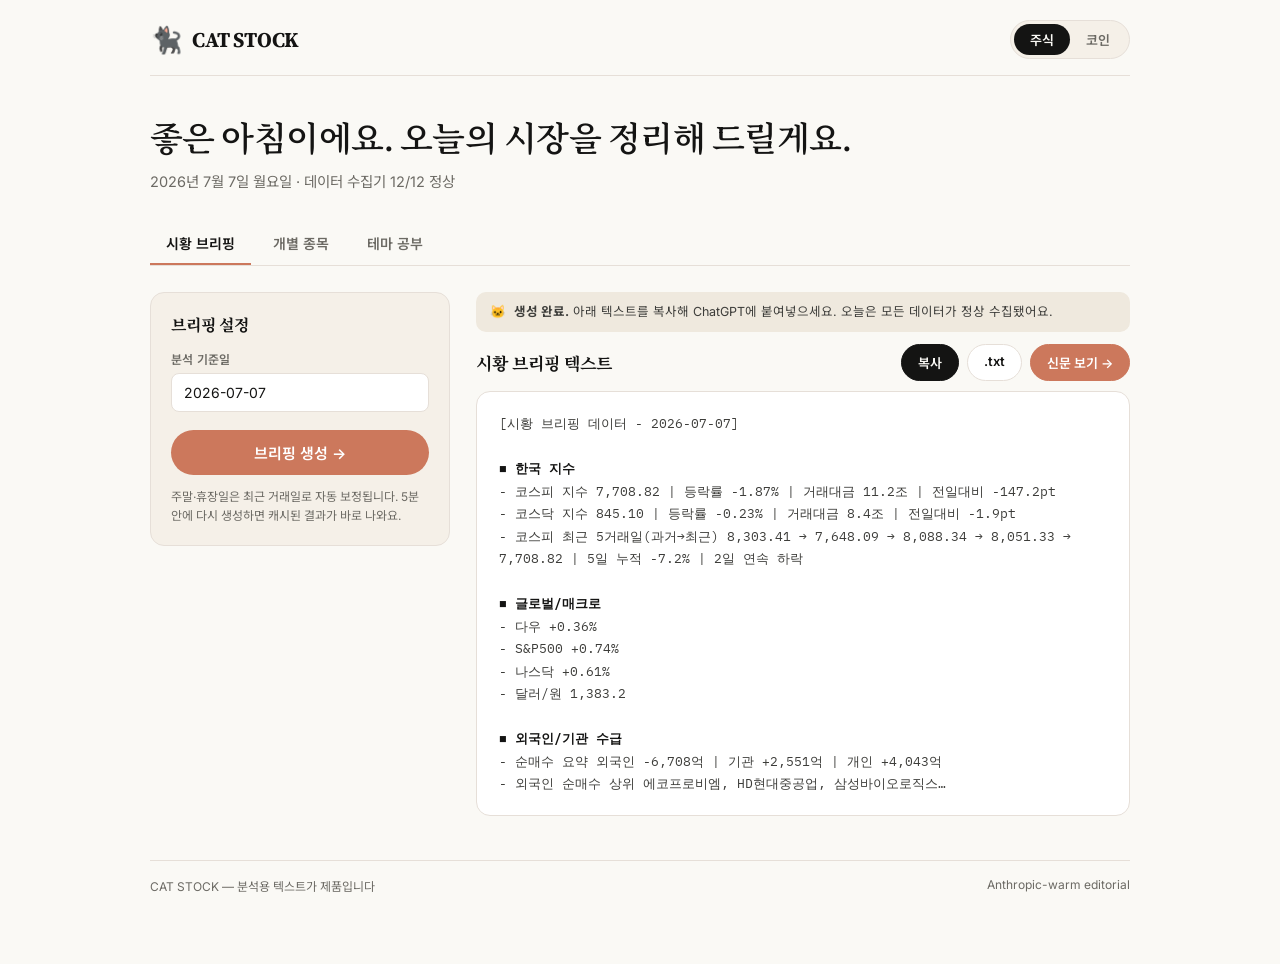
==== docs/design_previews/app_claude.html @ 14e6840c "Add app-shell design candidates (Claude/Superhuman/Linear mockups) Co-Authored-By: Claude Fable 5 <n" ====
<!DOCTYPE html>
<html lang="ko">
<head>
<meta charset="utf-8">
<meta name="viewport" content="width=device-width,initial-scale=1">
<title>CAT STOCK 앱 — Claude 스타일 미리보기</title>
<link href="https://fonts.googleapis.com/css2?family=Source+Serif+4:opsz,wght@8..60,500;8..60,700&family=Noto+Serif+KR:wght@500;700&family=Inter:wght@400;500;600&family=Noto+Sans+KR:wght@400;500;700&family=IBM+Plex+Mono:wght@400;500&display=swap" rel="stylesheet">
<style>
/* Claude(Anthropic)-inspired: 크림 캔버스 + 세리프 헤드라인 + 코랄 CTA. "같은 출판사의 편집국" */
*{margin:0;padding:0;box-sizing:border-box;}
:root{
  --primary:#cc785c; --primary-active:#a9583e; --ink:#141413; --body:#3d3d3a; --muted:#6c6a64;
  --hairline:#e6dfd8; --canvas:#faf9f5; --soft:#f5f0e8; --card:#efe9de; --dark:#181715; --on-dark:#faf9f5;
  --serif:"Source Serif 4","Noto Serif KR",Georgia,serif; --sans:"Inter","Noto Sans KR",sans-serif; --mono:"IBM Plex Mono",monospace;
}
body{background:var(--canvas);color:var(--body);font-family:var(--sans);padding:0 22px 70px;}
.page{max-width:980px;margin:0 auto;}
.topbar{display:flex;justify-content:space-between;align-items:center;padding:20px 0 16px;border-bottom:1px solid var(--hairline);}
.brand{display:flex;align-items:center;gap:10px;}
.brand .mark{font-size:26px;}
.brand .name{font-family:var(--serif);font-weight:700;font-size:21px;color:var(--ink);letter-spacing:-.01em;}
.mode{display:flex;background:var(--soft);border:1px solid var(--hairline);border-radius:9999px;padding:3px;font-size:13px;font-weight:600;}
.mode a{padding:6px 16px;border-radius:9999px;text-decoration:none;color:var(--muted);}
.mode a.on{background:var(--ink);color:var(--on-dark);}
.greeting{padding:36px 0 8px;}
.greeting h1{font-family:var(--serif);font-size:clamp(24px,3.4vw,34px);font-weight:600;color:var(--ink);letter-spacing:-.015em;word-break:keep-all;}
.greeting p{font-size:14.5px;color:var(--muted);margin-top:8px;}
.tabs{display:flex;gap:6px;margin:24px 0 0;border-bottom:1px solid var(--hairline);}
.tabs a{font-size:14px;font-weight:600;color:var(--muted);text-decoration:none;padding:10px 16px;border-bottom:2px solid transparent;}
.tabs a.on{color:var(--ink);border-bottom-color:var(--primary);}
.panel{display:grid;grid-template-columns:300px minmax(0,1fr);gap:26px;padding-top:26px;}
.ctrl{background:var(--soft);border:1px solid var(--hairline);border-radius:14px;padding:20px;height:fit-content;}
.ctrl h2{font-family:var(--serif);font-size:16px;font-weight:700;color:var(--ink);margin-bottom:14px;}
.field{margin-bottom:14px;}
.field label{display:block;font-size:12px;font-weight:600;color:var(--muted);margin-bottom:6px;letter-spacing:.02em;}
.field input{width:100%;background:#fff;border:1px solid var(--hairline);border-radius:8px;padding:10px 12px;font-size:14px;font-family:var(--sans);color:var(--ink);}
.gen{width:100%;background:var(--primary);color:#fff;border:0;border-radius:9999px;padding:12px 0;font-size:15px;font-weight:600;font-family:var(--sans);cursor:pointer;margin-top:4px;}
.gen:hover{background:var(--primary-active);}
.hint{font-size:12px;color:var(--muted);margin-top:12px;line-height:1.6;}
.out-head{display:flex;justify-content:space-between;align-items:center;margin-bottom:10px;}
.out-head .t{font-family:var(--serif);font-size:17px;font-weight:700;color:var(--ink);}
.actions{display:flex;gap:8px;}
.btn{font-size:13px;font-weight:600;border-radius:9999px;padding:8px 16px;text-decoration:none;cursor:pointer;border:1px solid var(--hairline);background:#fff;color:var(--ink);font-family:var(--sans);}
.btn.primary{background:var(--ink);color:var(--on-dark);border-color:var(--ink);}
.btn.paper{background:var(--primary);color:#fff;border-color:var(--primary);}
.output{background:#fff;border:1px solid var(--hairline);border-radius:14px;padding:20px 22px;font-family:var(--mono);font-size:12.5px;line-height:1.8;color:var(--body);white-space:pre-wrap;max-height:430px;overflow:auto;}
.output .sec{color:var(--ink);font-weight:600;}
.notice{display:flex;gap:8px;align-items:flex-start;background:var(--card);border-radius:10px;padding:10px 14px;font-size:12.5px;color:var(--body);margin-bottom:12px;line-height:1.6;}
.footer{margin-top:44px;padding-top:16px;border-top:1px solid var(--hairline);font-size:12px;color:var(--muted);display:flex;justify-content:space-between;}
@media(max-width:800px){.panel{grid-template-columns:1fr;}}
</style>
</head>
<body>
<div class="page">
  <header class="topbar">
    <div class="brand"><span class="mark">🐈‍⬛</span><span class="name">CAT STOCK</span></div>
    <nav class="mode"><a href="#" class="on">주식</a><a href="#">코인</a></nav>
  </header>

  <section class="greeting">
    <h1>좋은 아침이에요. 오늘의 시장을 정리해 드릴게요.</h1>
    <p>2026년 7월 7일 월요일 · 데이터 수집기 12/12 정상</p>
  </section>

  <nav class="tabs"><a href="#" class="on">시황 브리핑</a><a href="#">개별 종목</a><a href="#">테마 공부</a></nav>

  <div class="panel">
    <aside class="ctrl">
      <h2>브리핑 설정</h2>
      <div class="field"><label>분석 기준일</label><input value="2026-07-07"></div>
      <button class="gen">브리핑 생성 →</button>
      <div class="hint">주말·휴장일은 최근 거래일로 자동 보정됩니다. 5분 안에 다시 생성하면 캐시된 결과가 바로 나와요.</div>
    </aside>

    <main>
      <div class="notice">🐱 <span><b>생성 완료.</b> 아래 텍스트를 복사해 ChatGPT에 붙여넣으세요. 오늘은 모든 데이터가 정상 수집됐어요.</span></div>
      <div class="out-head">
        <span class="t">시황 브리핑 텍스트</span>
        <span class="actions"><a class="btn primary">복사</a><a class="btn">.txt</a><a class="btn paper">신문 보기 →</a></span>
      </div>
      <div class="output">[시황 브리핑 데이터 - 2026-07-07]

<span class="sec">■ 한국 지수</span>
- 코스피 지수 7,708.82 | 등락률 -1.87% | 거래대금 11.2조 | 전일대비 -147.2pt
- 코스닥 지수 845.10 | 등락률 -0.23% | 거래대금 8.4조 | 전일대비 -1.9pt
- 코스피 최근 5거래일(과거→최근) 8,303.41 → 7,648.09 → 8,088.34 → 8,051.33 → 7,708.82 | 5일 누적 -7.2% | 2일 연속 하락

<span class="sec">■ 글로벌/매크로</span>
- 다우 +0.36%
- S&P500 +0.74%
- 나스닥 +0.61%
- 달러/원 1,383.2

<span class="sec">■ 외국인/기관 수급</span>
- 순매수 요약 외국인 -6,708억 | 기관 +2,551억 | 개인 +4,043억
- 외국인 순매수 상위 에코프로비엠, HD현대중공업, 삼성바이오로직스…</div>
    </main>
  </div>

  <footer class="footer"><span>CAT STOCK — 분석용 텍스트가 제품입니다</span><span>Anthropic-warm editorial</span></footer>
</div>
</body>
</html>
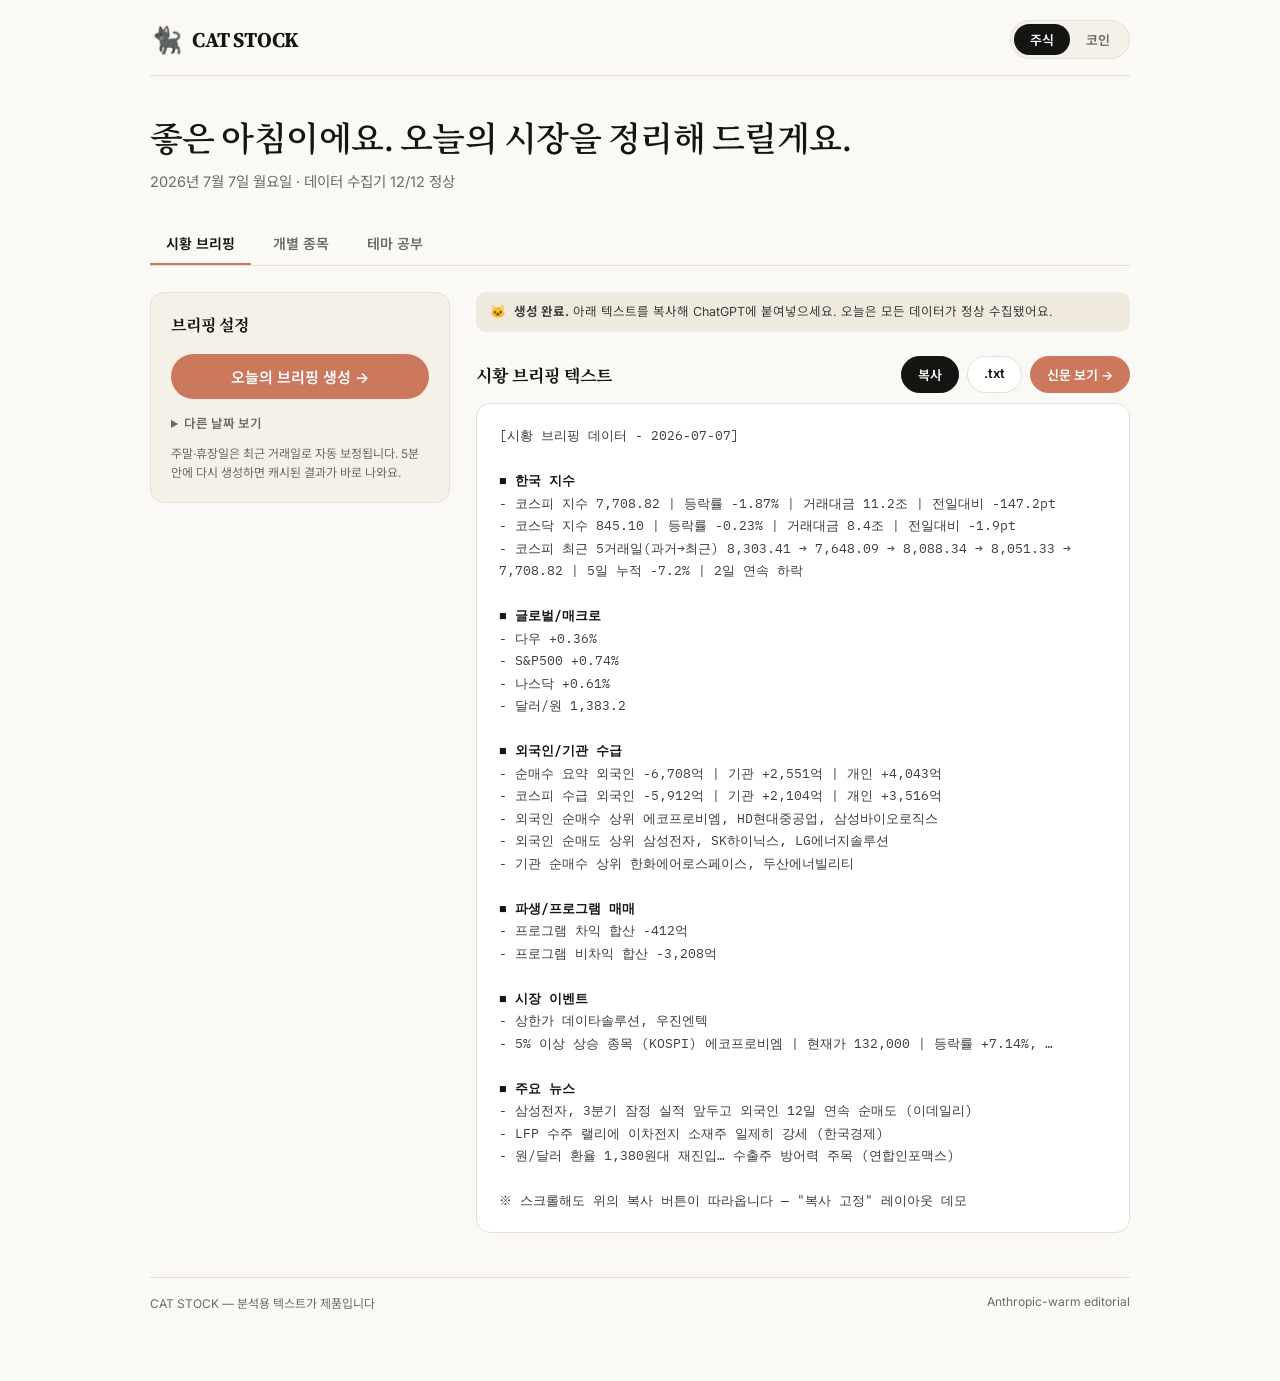
==== commit 351b69d6: "Apply revamped layout to all design mockups Newspaper mockups: investor-flow band under the ticker, " ====
--- a/docs/design_previews/app_claude.html
+++ b/docs/design_previews/app_claude.html
@@ -31,19 +31,22 @@
 .panel{display:grid;grid-template-columns:300px minmax(0,1fr);gap:26px;padding-top:26px;}
 .ctrl{background:var(--soft);border:1px solid var(--hairline);border-radius:14px;padding:20px;height:fit-content;}
 .ctrl h2{font-family:var(--serif);font-size:16px;font-weight:700;color:var(--ink);margin-bottom:14px;}
+.ctrl details{margin-top:14px;}
+.ctrl summary{font-size:12.5px;font-weight:600;color:var(--muted);cursor:pointer;}
+.ctrl details[open] summary{margin-bottom:10px;}
 .field{margin-bottom:14px;}
 .field label{display:block;font-size:12px;font-weight:600;color:var(--muted);margin-bottom:6px;letter-spacing:.02em;}
 .field input{width:100%;background:#fff;border:1px solid var(--hairline);border-radius:8px;padding:10px 12px;font-size:14px;font-family:var(--sans);color:var(--ink);}
 .gen{width:100%;background:var(--primary);color:#fff;border:0;border-radius:9999px;padding:12px 0;font-size:15px;font-weight:600;font-family:var(--sans);cursor:pointer;margin-top:4px;}
 .gen:hover{background:var(--primary-active);}
 .hint{font-size:12px;color:var(--muted);margin-top:12px;line-height:1.6;}
-.out-head{display:flex;justify-content:space-between;align-items:center;margin-bottom:10px;}
+.out-head{display:flex;justify-content:space-between;align-items:center;position:sticky;top:0;z-index:5;background:var(--canvas);padding:12px 0 10px;}
 .out-head .t{font-family:var(--serif);font-size:17px;font-weight:700;color:var(--ink);}
 .actions{display:flex;gap:8px;}
 .btn{font-size:13px;font-weight:600;border-radius:9999px;padding:8px 16px;text-decoration:none;cursor:pointer;border:1px solid var(--hairline);background:#fff;color:var(--ink);font-family:var(--sans);}
 .btn.primary{background:var(--ink);color:var(--on-dark);border-color:var(--ink);}
 .btn.paper{background:var(--primary);color:#fff;border-color:var(--primary);}
-.output{background:#fff;border:1px solid var(--hairline);border-radius:14px;padding:20px 22px;font-family:var(--mono);font-size:12.5px;line-height:1.8;color:var(--body);white-space:pre-wrap;max-height:430px;overflow:auto;}
+.output{background:#fff;border:1px solid var(--hairline);border-radius:14px;padding:20px 22px;font-family:var(--mono);font-size:12.5px;line-height:1.8;color:var(--body);white-space:pre-wrap;}
 .output .sec{color:var(--ink);font-weight:600;}
 .notice{display:flex;gap:8px;align-items:flex-start;background:var(--card);border-radius:10px;padding:10px 14px;font-size:12.5px;color:var(--body);margin-bottom:12px;line-height:1.6;}
 .footer{margin-top:44px;padding-top:16px;border-top:1px solid var(--hairline);font-size:12px;color:var(--muted);display:flex;justify-content:space-between;}
@@ -67,8 +70,11 @@
   <div class="panel">
     <aside class="ctrl">
       <h2>브리핑 설정</h2>
-      <div class="field"><label>분석 기준일</label><input value="2026-07-07"></div>
-      <button class="gen">브리핑 생성 →</button>
+      <button class="gen">오늘의 브리핑 생성 →</button>
+      <details>
+        <summary>다른 날짜 보기</summary>
+        <div class="field"><label>분석 기준일</label><input value="2026-07-07"></div>
+      </details>
       <div class="hint">주말·휴장일은 최근 거래일로 자동 보정됩니다. 5분 안에 다시 생성하면 캐시된 결과가 바로 나와요.</div>
     </aside>
 
@@ -93,7 +99,25 @@
 
 <span class="sec">■ 외국인/기관 수급</span>
 - 순매수 요약 외국인 -6,708억 | 기관 +2,551억 | 개인 +4,043억
-- 외국인 순매수 상위 에코프로비엠, HD현대중공업, 삼성바이오로직스…</div>
+- 코스피 수급 외국인 -5,912억 | 기관 +2,104억 | 개인 +3,516억
+- 외국인 순매수 상위 에코프로비엠, HD현대중공업, 삼성바이오로직스
+- 외국인 순매도 상위 삼성전자, SK하이닉스, LG에너지솔루션
+- 기관 순매수 상위 한화에어로스페이스, 두산에너빌리티
+
+<span class="sec">■ 파생/프로그램 매매</span>
+- 프로그램 차익 합산 -412억
+- 프로그램 비차익 합산 -3,208억
+
+<span class="sec">■ 시장 이벤트</span>
+- 상한가 데이타솔루션, 우진엔텍
+- 5% 이상 상승 종목 (KOSPI) 에코프로비엠 | 현재가 132,000 | 등락률 +7.14%, …
+
+<span class="sec">■ 주요 뉴스</span>
+- 삼성전자, 3분기 잠정 실적 앞두고 외국인 12일 연속 순매도 (이데일리)
+- LFP 수주 랠리에 이차전지 소재주 일제히 강세 (한국경제)
+- 원/달러 환율 1,380원대 재진입… 수출주 방어력 주목 (연합인포맥스)
+
+※ 스크롤해도 위의 복사 버튼이 따라옵니다 — "복사 고정" 레이아웃 데모</div>
     </main>
   </div>
 
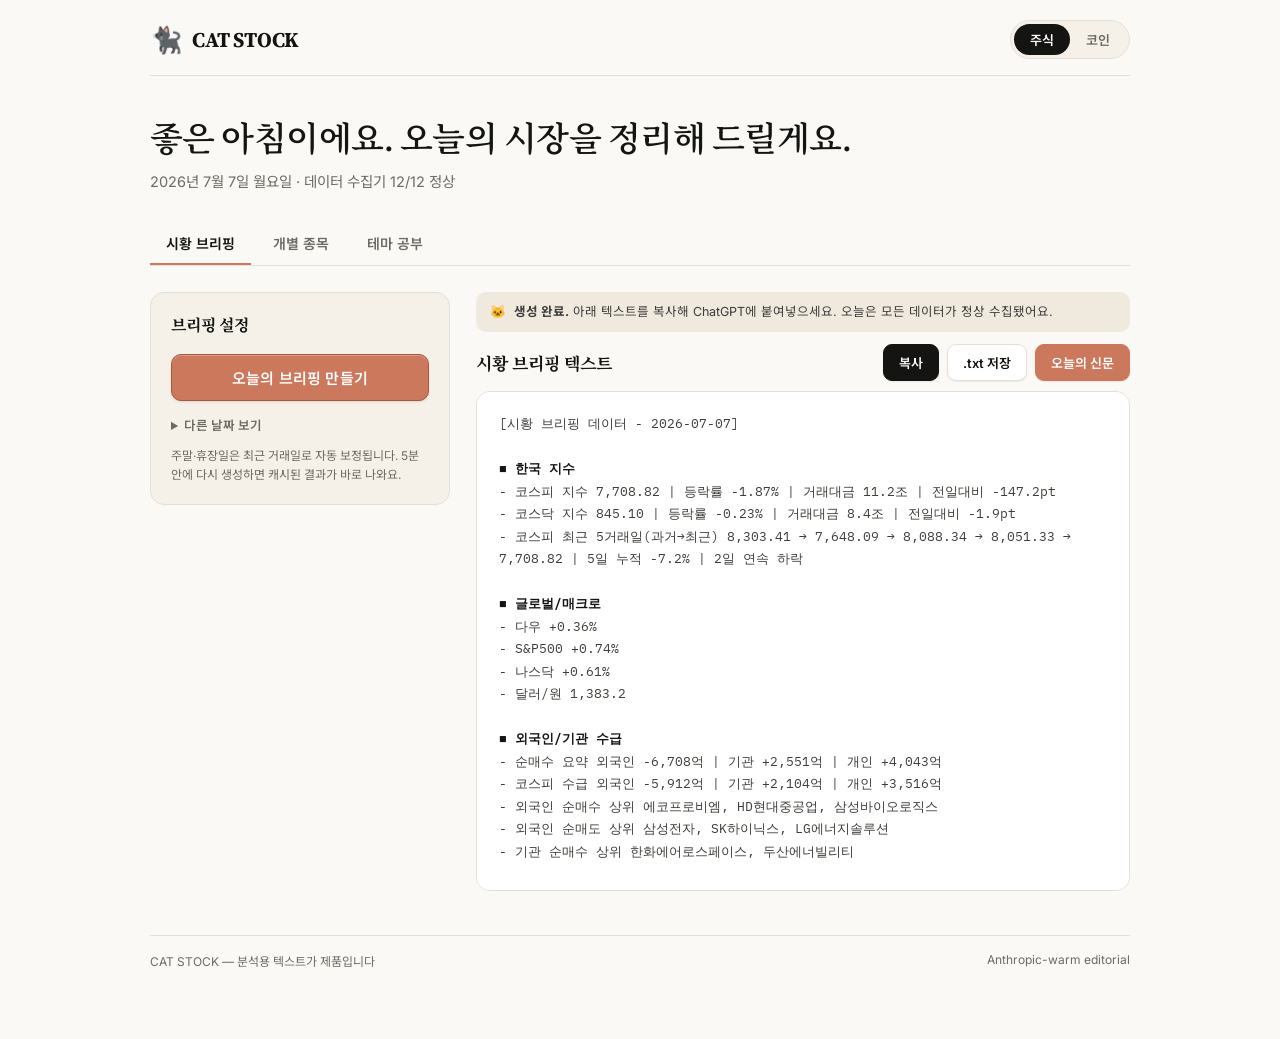
==== commit ae566c46: "Refine mockup buttons, restore one-screen output, add 3 candidates - App mockups: output box scrolls" ====
--- a/docs/design_previews/app_claude.html
+++ b/docs/design_previews/app_claude.html
@@ -37,16 +37,16 @@
 .field{margin-bottom:14px;}
 .field label{display:block;font-size:12px;font-weight:600;color:var(--muted);margin-bottom:6px;letter-spacing:.02em;}
 .field input{width:100%;background:#fff;border:1px solid var(--hairline);border-radius:8px;padding:10px 12px;font-size:14px;font-family:var(--sans);color:var(--ink);}
-.gen{width:100%;background:var(--primary);color:#fff;border:0;border-radius:9999px;padding:12px 0;font-size:15px;font-weight:600;font-family:var(--sans);cursor:pointer;margin-top:4px;}
+.gen{width:100%;background:var(--primary);color:#fff;border:1px solid var(--primary-active);border-radius:10px;padding:12px 0;font-size:15px;font-weight:600;font-family:var(--sans);letter-spacing:.01em;cursor:pointer;margin-top:4px;box-shadow:inset 0 1px 0 rgba(255,255,255,.28),0 1px 2px rgba(20,20,19,.12);}
 .gen:hover{background:var(--primary-active);}
 .hint{font-size:12px;color:var(--muted);margin-top:12px;line-height:1.6;}
-.out-head{display:flex;justify-content:space-between;align-items:center;position:sticky;top:0;z-index:5;background:var(--canvas);padding:12px 0 10px;}
+.out-head{display:flex;justify-content:space-between;align-items:center;margin-bottom:10px;}
 .out-head .t{font-family:var(--serif);font-size:17px;font-weight:700;color:var(--ink);}
 .actions{display:flex;gap:8px;}
-.btn{font-size:13px;font-weight:600;border-radius:9999px;padding:8px 16px;text-decoration:none;cursor:pointer;border:1px solid var(--hairline);background:#fff;color:var(--ink);font-family:var(--sans);}
+.btn{font-size:13px;font-weight:600;border-radius:9px;padding:8px 15px;text-decoration:none;cursor:pointer;border:1px solid var(--hairline);background:#fff;color:var(--ink);font-family:var(--sans);box-shadow:0 1px 1.5px rgba(20,20,19,.07);}
 .btn.primary{background:var(--ink);color:var(--on-dark);border-color:var(--ink);}
 .btn.paper{background:var(--primary);color:#fff;border-color:var(--primary);}
-.output{background:#fff;border:1px solid var(--hairline);border-radius:14px;padding:20px 22px;font-family:var(--mono);font-size:12.5px;line-height:1.8;color:var(--body);white-space:pre-wrap;}
+.output{background:#fff;border:1px solid var(--hairline);border-radius:14px;padding:20px 22px;font-family:var(--mono);font-size:12.5px;line-height:1.8;color:var(--body);white-space:pre-wrap;max-height:calc(100vh - 400px);min-height:280px;overflow:auto;}
 .output .sec{color:var(--ink);font-weight:600;}
 .notice{display:flex;gap:8px;align-items:flex-start;background:var(--card);border-radius:10px;padding:10px 14px;font-size:12.5px;color:var(--body);margin-bottom:12px;line-height:1.6;}
 .footer{margin-top:44px;padding-top:16px;border-top:1px solid var(--hairline);font-size:12px;color:var(--muted);display:flex;justify-content:space-between;}
@@ -70,7 +70,7 @@
   <div class="panel">
     <aside class="ctrl">
       <h2>브리핑 설정</h2>
-      <button class="gen">오늘의 브리핑 생성 →</button>
+      <button class="gen">오늘의 브리핑 만들기</button>
       <details>
         <summary>다른 날짜 보기</summary>
         <div class="field"><label>분석 기준일</label><input value="2026-07-07"></div>
@@ -82,7 +82,7 @@
       <div class="notice">🐱 <span><b>생성 완료.</b> 아래 텍스트를 복사해 ChatGPT에 붙여넣으세요. 오늘은 모든 데이터가 정상 수집됐어요.</span></div>
       <div class="out-head">
         <span class="t">시황 브리핑 텍스트</span>
-        <span class="actions"><a class="btn primary">복사</a><a class="btn">.txt</a><a class="btn paper">신문 보기 →</a></span>
+        <span class="actions"><a class="btn primary">복사</a><a class="btn">.txt 저장</a><a class="btn paper">오늘의 신문</a></span>
       </div>
       <div class="output">[시황 브리핑 데이터 - 2026-07-07]
 
@@ -115,9 +115,7 @@
 <span class="sec">■ 주요 뉴스</span>
 - 삼성전자, 3분기 잠정 실적 앞두고 외국인 12일 연속 순매도 (이데일리)
 - LFP 수주 랠리에 이차전지 소재주 일제히 강세 (한국경제)
-- 원/달러 환율 1,380원대 재진입… 수출주 방어력 주목 (연합인포맥스)
-
-※ 스크롤해도 위의 복사 버튼이 따라옵니다 — "복사 고정" 레이아웃 데모</div>
+- 원/달러 환율 1,380원대 재진입… 수출주 방어력 주목 (연합인포맥스)</div>
     </main>
   </div>
 
